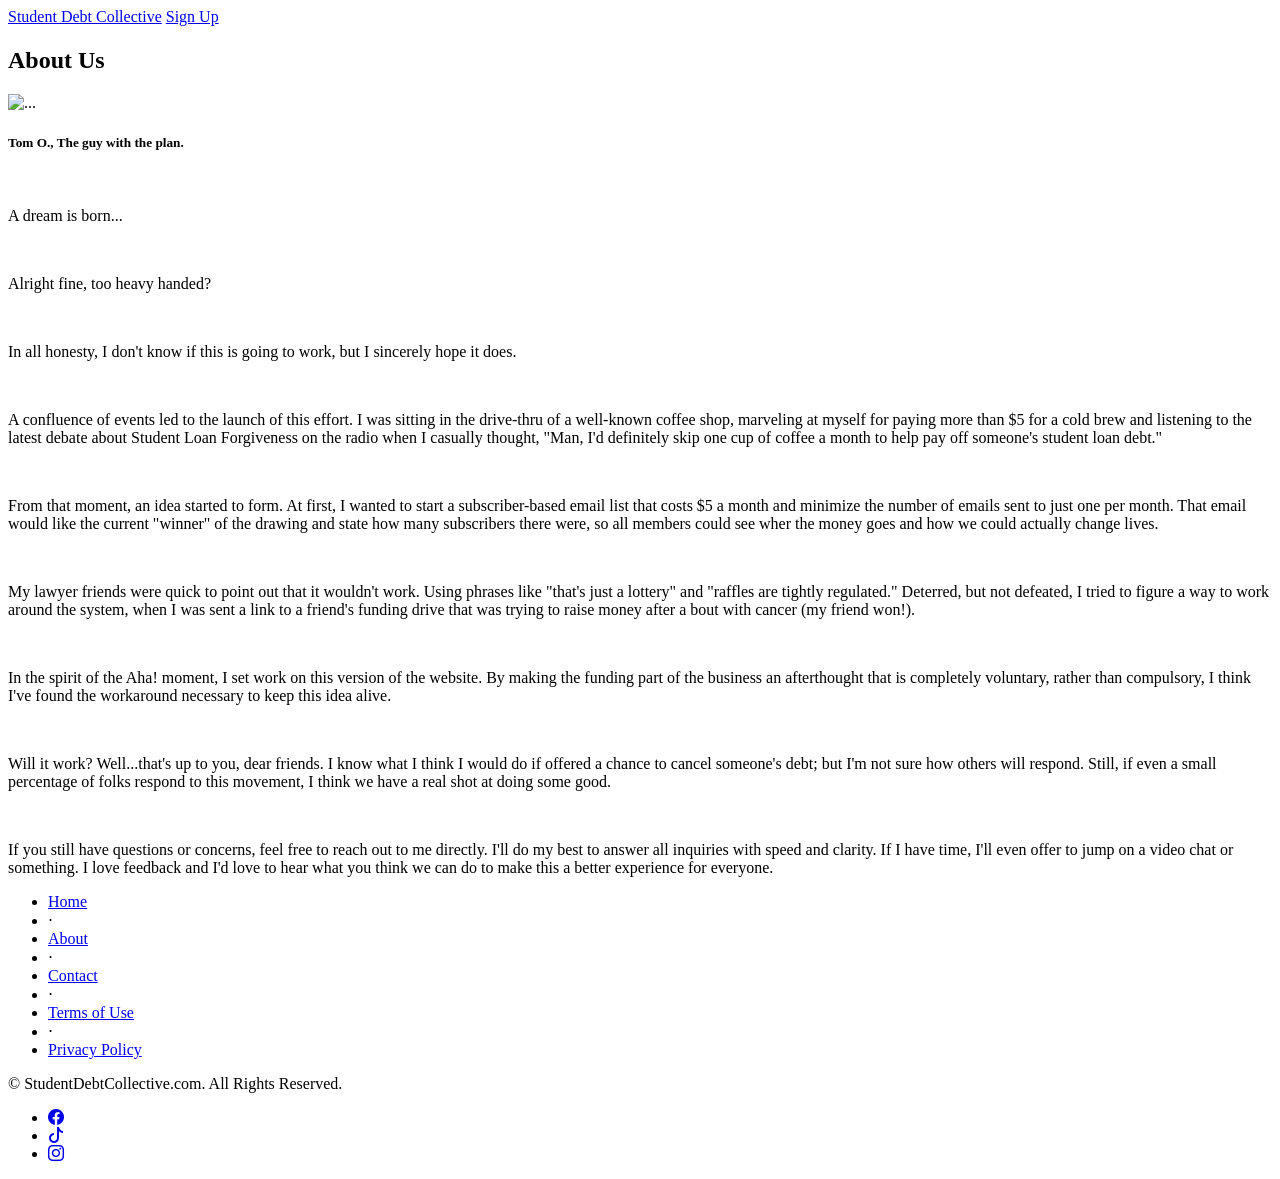
==== about.html @ 70cbea5b "Add files via upload" ====
<!DOCTYPE html>
<html lang="en">
    <head>
        <meta charset="utf-8" />
        <meta name="viewport" content="width=device-width, initial-scale=1, shrink-to-fit=no" />
        <meta name="description" content="" />
        <meta name="author" content="" />
        <title>Student Debt Collective</title>
        <!-- Favicon-->
        <link rel="icon" type="image/x-icon" href="assets/favicon.ico" />
        <!-- Bootstrap icons-->
        <link rel="stylesheet" href="https://cdn.jsdelivr.net/npm/bootstrap-icons@1.11.3/font/bootstrap-icons.min.css">
        <!-- Google fonts-->
        <link href="https://fonts.googleapis.com/css?family=Lato:300,400,700,300italic,400italic,700italic" rel="stylesheet" type="text/css" />
        <!-- Core theme CSS (includes Bootstrap)-->
        <link href="css/styles.css" rel="stylesheet" />
        <!-- Global site tag (gtag.js) - Google Analytics -->
        <script async src="https://www.googletagmanager.com/gtag/js?id=UA-217164909-1">
        </script>
        <script>
          window.dataLayer = window.dataLayer || [];
          function gtag(){dataLayer.push(arguments);}
          gtag('js', new Date());

          gtag('config', 'UA-217164909-1');
        </script>
    </head>
    <body>
        <!-- Navigation-->
        <nav class="navbar navbar-light bg-light static-top">
            <div class="container">
                <a class="navbar-brand" href="index.html">Student Debt Collective</a>
                <a class="btn btn-primary" href="#signup">Sign Up</a>
            </div>
        </nav>
        <!-- Masthead-->
        <header class="masthead">
            <div class="container position-relative">
                <div class="row justify-content-center">
                    <div class="col-xl-6">
                        <div class="text-center text-white">
                            <!-- Page heading-->
                            <h1 class="mb-5"></h1>
                            <!-- Signup form-->
                        </div>
                    </div>
                </div>
            </div>
        </header>
        <section class="testimonials text-center bg-light">
            <div class="container">
                <h2 class="mb-5">About Us</h2>
                <div class="row">
                    <div class="col-lg-4">
                        <div class="testimonial-item mx-auto mb-5 mb-lg-0">
                            
                        </div>
                    </div>
                    <div class="col-lg-4">
                        <div class="testimonial-item mx-auto mb-5 mb-lg-0">
                            <img class="img-fluid rounded-circle mb-3" src="assets/img/tommy-1.jpg" alt="..." />
                            <h5>Tom O., The guy with the plan.</h5>
                            <p><br></p>
                        </div>
                    </div>
                    <div class="col-lg-4">
                        <div class="testimonial-item mx-auto mb-5 mb-lg-0">
                            
                        </div>
                    </div>
                </div>
                <div class="row">
                    <div class="col-xl-12" style="margin:auto;">
                        <p>A dream is born...</p><br>
                        <p>Alright fine, too heavy handed? </p><br>
                        <p>In all honesty, I don't know if this is going to work, but I sincerely hope it does.</p><br>
                        <p>A confluence of events led to the launch of this effort. I was sitting in the drive-thru of a well-known coffee shop, marveling at myself 
                            for paying more than $5 for a cold brew and listening to the latest debate about Student Loan Forgiveness on the radio when I casually thought, 
                            "Man, I'd definitely skip one cup of coffee a month to help pay off someone's student loan debt."
                        </p><br>
                        <p>From that moment, an idea started to form. At first, I wanted to start a subscriber-based email list that costs $5 a month and minimize the 
                            number of emails sent to just one per month. That email would like the current "winner" of the drawing and state how many subscribers there were, 
                            so all members could see wher the money goes and how we could actually change lives.
                        </p><br>
                        <p>My lawyer friends were quick to point out that it wouldn't work. Using phrases like "that's just a lottery" and "raffles are tightly regulated."
                            Deterred, but not defeated, I tried to figure a way to work around the system, when I was sent a link to a friend's funding drive that was trying
                            to raise money after a bout with cancer (my friend won!).
                        </p><br>
                        <p>In the spirit of the Aha! moment, I set work on this version of the website. By making the funding part of the business an afterthought that 
                            is completely voluntary, rather than compulsory, I think I've found the workaround necessary to keep this idea alive.
                        </p><br>
                        <p>Will it work? Well...that's up to you, dear friends. I know what I think I would do if offered a chance to cancel someone's debt; but I'm not sure 
                            how others will respond. Still, if even a small percentage of folks respond to this movement, I think we have a real shot at doing some good.
                        </p>
                        <br>
                        <p>If you still have questions or concerns, feel free to reach out to me directly. I'll do my best to answer all inquiries with speed and clarity.
                            If I have time, I'll even offer to jump on a video chat or something. I love feedback and I'd love to hear what you think we can do to make this
                            a better experience for everyone.
                        </p>
                    </div>
                </div>
            </div>
        </section>
        <!-- Footer-->
        <footer class="footer bg-light">
            <div class="container">
                <div class="row">
                    <div class="col-lg-6 h-100 text-center text-lg-start my-auto">
                        <ul class="list-inline mb-2">
                            <li class="list-inline-item"><a href="index.html">Home</a></li>
                            <li class="list-inline-item">⋅</li>
                            <li class="list-inline-item"><a href="about.html">About</a></li>
                            <li class="list-inline-item">⋅</li>
                            <li class="list-inline-item"><a href="contact.html">Contact</a></li>
                            <li class="list-inline-item">⋅</li>
                            <li class="list-inline-item"><a href="TandC.html">Terms of Use</a></li>
                            <li class="list-inline-item">⋅</li>
                            <li class="list-inline-item"><a href="privacypolicy.html">Privacy Policy</a></li>
                        </ul>
                        <p class="text-muted small mb-4 mb-lg-0">&copy; StudentDebtCollective.com. All Rights Reserved.</p>
                    </div>
                    <div class="col-lg-6 h-100 text-center text-lg-end my-auto">
                        <ul class="list-inline mb-0">
                            <li class="list-inline-item me-4">
                                <a href="https://www.facebook.com/Fckstudentloanscom-109881688240282" target="_blank"><i class="bi-facebook fs-3"></i></a>
                            </li>
                            <li class="list-inline-item me-4">
                                <a href="https://www.tiktok.com/@student.debt.coll" target="_blank"><i class="bi-tiktok fs-3"></i></a>
                            </li>
                            <li class="list-inline-item">
                                <a href="https://www.instagram.com/studentdebtcollective/" target="_blank"><i class="bi-instagram fs-3"></i></a>
                            </li>
                        </ul>
                    </div>
                </div>
            </div>
        </footer>
        <!-- Bootstrap core JS-->
        <script src="https://cdn.jsdelivr.net/npm/bootstrap@5.1.3/dist/js/bootstrap.bundle.min.js"></script>
        <!-- Core theme JS-->
        <script src="js/scripts.js"></script>
    </body>
</html>
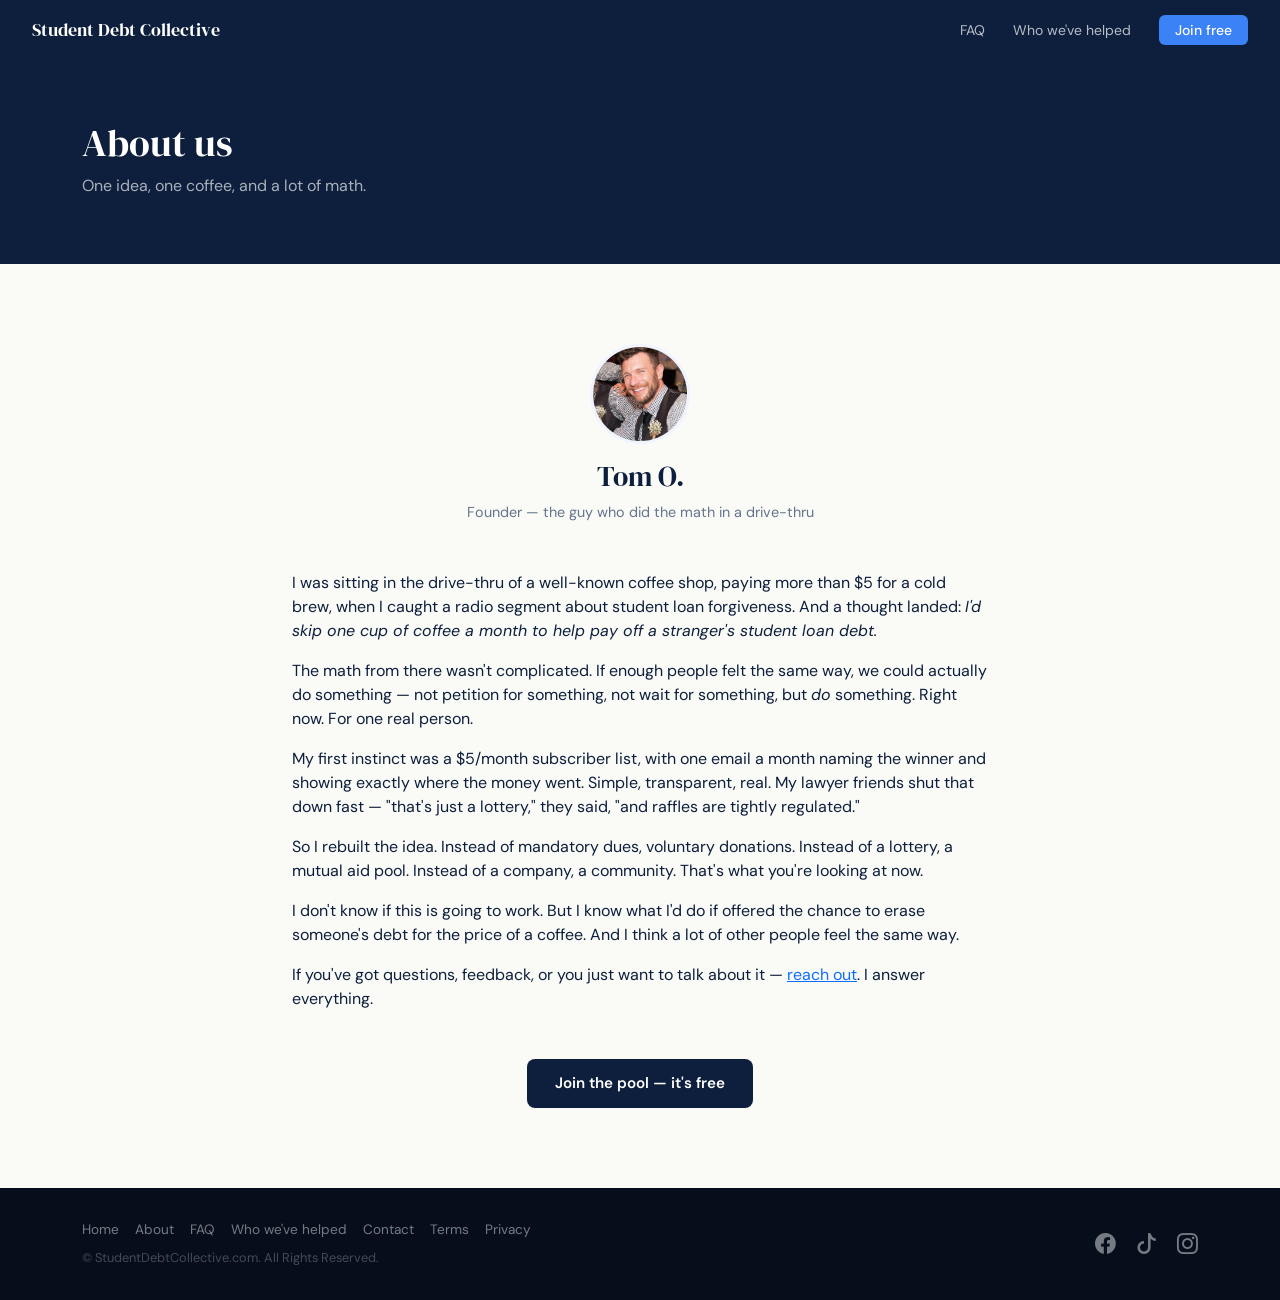
==== commit 9d936b9b: "Add files via upload" ====
--- a/about.html
+++ b/about.html
@@ -1,143 +1,88 @@
 <!DOCTYPE html>
 <html lang="en">
-    <head>
-        <meta charset="utf-8" />
-        <meta name="viewport" content="width=device-width, initial-scale=1, shrink-to-fit=no" />
-        <meta name="description" content="" />
-        <meta name="author" content="" />
-        <title>Student Debt Collective</title>
-        <!-- Favicon-->
-        <link rel="icon" type="image/x-icon" href="assets/favicon.ico" />
-        <!-- Bootstrap icons-->
-        <link rel="stylesheet" href="https://cdn.jsdelivr.net/npm/bootstrap-icons@1.11.3/font/bootstrap-icons.min.css">
-        <!-- Google fonts-->
-        <link href="https://fonts.googleapis.com/css?family=Lato:300,400,700,300italic,400italic,700italic" rel="stylesheet" type="text/css" />
-        <!-- Core theme CSS (includes Bootstrap)-->
-        <link href="css/styles.css" rel="stylesheet" />
-        <!-- Global site tag (gtag.js) - Google Analytics -->
-        <script async src="https://www.googletagmanager.com/gtag/js?id=UA-217164909-1">
-        </script>
-        <script>
-          window.dataLayer = window.dataLayer || [];
-          function gtag(){dataLayer.push(arguments);}
-          gtag('js', new Date());
+<head>
+  <meta charset="utf-8"/>
+  <meta name="viewport" content="width=device-width, initial-scale=1"/>
+  <meta name="description" content="The story behind Student Debt Collective — why Tom O. started a mutual aid pool for student loans and how you can help."/>
+  <title>About — Student Debt Collective</title>
+  <link rel="icon" type="image/x-icon" href="assets/favicon.ico"/>
+  <link rel="stylesheet" href="https://cdn.jsdelivr.net/npm/bootstrap-icons@1.11.3/font/bootstrap-icons.min.css">
+  <link rel="stylesheet" href="https://cdn.jsdelivr.net/npm/bootstrap@5.1.3/dist/css/bootstrap.min.css">
+  <link rel="stylesheet" href="css/custom.css"/>
+  <script async src="https://www.googletagmanager.com/gtag/js?id=UA-217164909-1"></script>
+  <script>
+    window.dataLayer = window.dataLayer || [];
+    function gtag(){dataLayer.push(arguments);}
+    gtag('js', new Date()); gtag('config', 'UA-217164909-1');
+  </script>
+</head>
+<body>
+  <nav class="sdc-nav">
+    <a class="brand" href="index.html">Student Debt Collective</a>
+    <div class="nav-links">
+      <a href="faq.html" class="hide-mobile">FAQ</a>
+      <a href="recipients.html" class="hide-mobile">Who we've helped</a>
+      <a href="index.html#signup" class="btn-nav">Join free</a>
+    </div>
+  </nav>
 
-          gtag('config', 'UA-217164909-1');
-        </script>
-    </head>
-    <body>
-        <!-- Navigation-->
-        <nav class="navbar navbar-light bg-light static-top">
-            <div class="container">
-                <a class="navbar-brand" href="index.html">Student Debt Collective</a>
-                <a class="btn btn-primary" href="#signup">Sign Up</a>
-            </div>
-        </nav>
-        <!-- Masthead-->
-        <header class="masthead">
-            <div class="container position-relative">
-                <div class="row justify-content-center">
-                    <div class="col-xl-6">
-                        <div class="text-center text-white">
-                            <!-- Page heading-->
-                            <h1 class="mb-5"></h1>
-                            <!-- Signup form-->
-                        </div>
-                    </div>
-                </div>
-            </div>
-        </header>
-        <section class="testimonials text-center bg-light">
-            <div class="container">
-                <h2 class="mb-5">About Us</h2>
-                <div class="row">
-                    <div class="col-lg-4">
-                        <div class="testimonial-item mx-auto mb-5 mb-lg-0">
-                            
-                        </div>
-                    </div>
-                    <div class="col-lg-4">
-                        <div class="testimonial-item mx-auto mb-5 mb-lg-0">
-                            <img class="img-fluid rounded-circle mb-3" src="assets/img/tommy-1.jpg" alt="..." />
-                            <h5>Tom O., The guy with the plan.</h5>
-                            <p><br></p>
-                        </div>
-                    </div>
-                    <div class="col-lg-4">
-                        <div class="testimonial-item mx-auto mb-5 mb-lg-0">
-                            
-                        </div>
-                    </div>
-                </div>
-                <div class="row">
-                    <div class="col-xl-12" style="margin:auto;">
-                        <p>A dream is born...</p><br>
-                        <p>Alright fine, too heavy handed? </p><br>
-                        <p>In all honesty, I don't know if this is going to work, but I sincerely hope it does.</p><br>
-                        <p>A confluence of events led to the launch of this effort. I was sitting in the drive-thru of a well-known coffee shop, marveling at myself 
-                            for paying more than $5 for a cold brew and listening to the latest debate about Student Loan Forgiveness on the radio when I casually thought, 
-                            "Man, I'd definitely skip one cup of coffee a month to help pay off someone's student loan debt."
-                        </p><br>
-                        <p>From that moment, an idea started to form. At first, I wanted to start a subscriber-based email list that costs $5 a month and minimize the 
-                            number of emails sent to just one per month. That email would like the current "winner" of the drawing and state how many subscribers there were, 
-                            so all members could see wher the money goes and how we could actually change lives.
-                        </p><br>
-                        <p>My lawyer friends were quick to point out that it wouldn't work. Using phrases like "that's just a lottery" and "raffles are tightly regulated."
-                            Deterred, but not defeated, I tried to figure a way to work around the system, when I was sent a link to a friend's funding drive that was trying
-                            to raise money after a bout with cancer (my friend won!).
-                        </p><br>
-                        <p>In the spirit of the Aha! moment, I set work on this version of the website. By making the funding part of the business an afterthought that 
-                            is completely voluntary, rather than compulsory, I think I've found the workaround necessary to keep this idea alive.
-                        </p><br>
-                        <p>Will it work? Well...that's up to you, dear friends. I know what I think I would do if offered a chance to cancel someone's debt; but I'm not sure 
-                            how others will respond. Still, if even a small percentage of folks respond to this movement, I think we have a real shot at doing some good.
-                        </p>
-                        <br>
-                        <p>If you still have questions or concerns, feel free to reach out to me directly. I'll do my best to answer all inquiries with speed and clarity.
-                            If I have time, I'll even offer to jump on a video chat or something. I love feedback and I'd love to hear what you think we can do to make this
-                            a better experience for everyone.
-                        </p>
-                    </div>
-                </div>
-            </div>
-        </section>
-        <!-- Footer-->
-        <footer class="footer bg-light">
-            <div class="container">
-                <div class="row">
-                    <div class="col-lg-6 h-100 text-center text-lg-start my-auto">
-                        <ul class="list-inline mb-2">
-                            <li class="list-inline-item"><a href="index.html">Home</a></li>
-                            <li class="list-inline-item">⋅</li>
-                            <li class="list-inline-item"><a href="about.html">About</a></li>
-                            <li class="list-inline-item">⋅</li>
-                            <li class="list-inline-item"><a href="contact.html">Contact</a></li>
-                            <li class="list-inline-item">⋅</li>
-                            <li class="list-inline-item"><a href="TandC.html">Terms of Use</a></li>
-                            <li class="list-inline-item">⋅</li>
-                            <li class="list-inline-item"><a href="privacypolicy.html">Privacy Policy</a></li>
-                        </ul>
-                        <p class="text-muted small mb-4 mb-lg-0">&copy; StudentDebtCollective.com. All Rights Reserved.</p>
-                    </div>
-                    <div class="col-lg-6 h-100 text-center text-lg-end my-auto">
-                        <ul class="list-inline mb-0">
-                            <li class="list-inline-item me-4">
-                                <a href="https://www.facebook.com/Fckstudentloanscom-109881688240282" target="_blank"><i class="bi-facebook fs-3"></i></a>
-                            </li>
-                            <li class="list-inline-item me-4">
-                                <a href="https://www.tiktok.com/@student.debt.coll" target="_blank"><i class="bi-tiktok fs-3"></i></a>
-                            </li>
-                            <li class="list-inline-item">
-                                <a href="https://www.instagram.com/studentdebtcollective/" target="_blank"><i class="bi-instagram fs-3"></i></a>
-                            </li>
-                        </ul>
-                    </div>
-                </div>
-            </div>
-        </footer>
-        <!-- Bootstrap core JS-->
-        <script src="https://cdn.jsdelivr.net/npm/bootstrap@5.1.3/dist/js/bootstrap.bundle.min.js"></script>
-        <!-- Core theme JS-->
-        <script src="js/scripts.js"></script>
-    </body>
+  <section class="sdc-faq-hero">
+    <div class="container">
+      <h1>About us</h1>
+      <p>One idea, one coffee, and a lot of math.</p>
+    </div>
+  </section>
+
+  <section class="section-pad">
+    <div class="container" style="max-width: 720px;">
+
+      <div class="text-center mb-5">
+        <img src="assets/img/tommy-1.jpg" alt="Tom O., founder" class="rounded-circle mb-3" style="width:100px; height:100px; object-fit:cover; border:3px solid var(--sdc-light);"/>
+        <h3 style="font-family:'DM Serif Display',serif;">Tom O.</h3>
+        <p style="color:#64748b; font-size:0.9rem;">Founder — the guy who did the math in a drive-thru</p>
+      </div>
+
+      <p>I was sitting in the drive-thru of a well-known coffee shop, paying more than $5 for a cold brew, when I caught a radio segment about student loan forgiveness. And a thought landed: <em>I'd skip one cup of coffee a month to help pay off a stranger's student loan debt.</em></p>
+
+      <p>The math from there wasn't complicated. If enough people felt the same way, we could actually do something — not petition for something, not wait for something, but <em>do</em> something. Right now. For one real person.</p>
+
+      <p>My first instinct was a $5/month subscriber list, with one email a month naming the winner and showing exactly where the money went. Simple, transparent, real. My lawyer friends shut that down fast — "that's just a lottery," they said, "and raffles are tightly regulated."</p>
+
+      <p>So I rebuilt the idea. Instead of mandatory dues, voluntary donations. Instead of a lottery, a mutual aid pool. Instead of a company, a community. That's what you're looking at now.</p>
+
+      <p>I don't know if this is going to work. But I know what I'd do if offered the chance to erase someone's debt for the price of a coffee. And I think a lot of other people feel the same way.</p>
+
+      <p>If you've got questions, feedback, or you just want to talk about it — <a href="contact.html">reach out</a>. I answer everything.</p>
+
+      <div class="text-center mt-5">
+        <a href="index.html#signup" class="btn-primary-sdc" style="background: var(--sdc-navy);">Join the pool — it's free</a>
+      </div>
+    </div>
+  </section>
+
+  <footer class="sdc-footer">
+    <div class="container">
+      <div class="row align-items-center">
+        <div class="col-lg-6 text-center text-lg-start mb-3 mb-lg-0">
+          <div class="d-flex flex-wrap justify-content-center justify-content-lg-start gap-3 mb-2">
+            <a href="index.html">Home</a>
+            <a href="about.html">About</a>
+            <a href="faq.html">FAQ</a>
+            <a href="recipients.html">Who we've helped</a>
+            <a href="contact.html">Contact</a>
+            <a href="TandC.html">Terms</a>
+            <a href="privacypolicy.html">Privacy</a>
+          </div>
+          <p class="copy mb-0">&copy; StudentDebtCollective.com. All Rights Reserved.</p>
+        </div>
+        <div class="col-lg-6 text-center text-lg-end">
+          <a href="https://www.facebook.com/Fckstudentloanscom-109881688240282" target="_blank" class="social-icon"><i class="bi-facebook"></i></a>
+          <a href="https://www.tiktok.com/@student.debt.coll" target="_blank" class="social-icon"><i class="bi-tiktok"></i></a>
+          <a href="https://www.instagram.com/studentdebtcollective/" target="_blank" class="social-icon"><i class="bi-instagram"></i></a>
+        </div>
+      </div>
+    </div>
+  </footer>
+  <script src="https://cdn.jsdelivr.net/npm/bootstrap@5.1.3/dist/js/bootstrap.bundle.min.js"></script>
+</body>
 </html>
--- a/css/custom.css
+++ b/css/custom.css
@@ -0,0 +1,334 @@
+/* =============================================
+   Student Debt Collective — Custom Theme
+   Layered on top of Bootstrap 5
+   ============================================= */
+
+@import url('https://fonts.googleapis.com/css2?family=DM+Serif+Display:ital@0;1&family=DM+Sans:wght@400;500;600&display=swap');
+
+:root {
+  --sdc-navy:   #0d1f3c;
+  --sdc-blue:   #1a4a8a;
+  --sdc-sky:    #3b82f6;
+  --sdc-green:  #16a34a;
+  --sdc-light:  #f0f4ff;
+  --sdc-cream:  #fafaf7;
+  --sdc-border: rgba(13,31,60,0.12);
+  --sdc-radius: 12px;
+}
+
+body {
+  font-family: 'DM Sans', system-ui, sans-serif;
+  background: var(--sdc-cream);
+  color: var(--sdc-navy);
+}
+
+/* ---- NAV ---- */
+.sdc-nav {
+  background: var(--sdc-navy);
+  padding: 0 2rem;
+  height: 60px;
+  display: flex;
+  align-items: center;
+  justify-content: space-between;
+  position: sticky;
+  top: 0;
+  z-index: 100;
+}
+.sdc-nav .brand {
+  font-family: 'DM Serif Display', serif;
+  color: #fff;
+  font-size: 1.1rem;
+  text-decoration: none;
+}
+.sdc-nav .nav-links a {
+  color: rgba(255,255,255,0.7);
+  text-decoration: none;
+  font-size: 0.875rem;
+  margin-left: 1.5rem;
+  transition: color 0.15s;
+}
+.sdc-nav .nav-links a:hover { color: #fff; }
+.sdc-nav .nav-links .btn-nav {
+  background: var(--sdc-sky);
+  color: #fff;
+  padding: 6px 16px;
+  border-radius: 6px;
+  font-weight: 500;
+}
+.sdc-nav .nav-links .btn-nav:hover { background: #2563eb; color: #fff; }
+
+/* ---- HERO ---- */
+.sdc-hero {
+  background: var(--sdc-navy);
+  color: #fff;
+  padding: 80px 0 70px;
+  position: relative;
+  overflow: hidden;
+}
+.sdc-hero::before {
+  content: '';
+  position: absolute;
+  inset: 0;
+  background: radial-gradient(ellipse at 70% 50%, rgba(59,130,246,0.18) 0%, transparent 65%);
+  pointer-events: none;
+}
+.sdc-badge {
+  display: inline-block;
+  background: rgba(59,130,246,0.2);
+  border: 1px solid rgba(59,130,246,0.4);
+  color: #93c5fd;
+  font-size: 0.78rem;
+  font-weight: 500;
+  letter-spacing: 0.03em;
+  padding: 5px 14px;
+  border-radius: 100px;
+  margin-bottom: 1.25rem;
+}
+.sdc-hero h1 {
+  font-family: 'DM Serif Display', serif;
+  font-size: clamp(2.2rem, 5vw, 3.5rem);
+  line-height: 1.15;
+  margin-bottom: 1.25rem;
+}
+.sdc-hero .lead {
+  color: rgba(255,255,255,0.75);
+  font-size: 1.1rem;
+  line-height: 1.65;
+  max-width: 520px;
+  margin-bottom: 2rem;
+}
+.btn-primary-sdc {
+  background: var(--sdc-sky);
+  color: #fff;
+  border: none;
+  padding: 13px 28px;
+  border-radius: 8px;
+  font-size: 0.95rem;
+  font-weight: 600;
+  text-decoration: none;
+  display: inline-block;
+  transition: background 0.15s, transform 0.1s;
+}
+.btn-primary-sdc:hover { background: #2563eb; color: #fff; transform: translateY(-1px); }
+.btn-secondary-sdc {
+  background: transparent;
+  color: rgba(255,255,255,0.85);
+  border: 1px solid rgba(255,255,255,0.3);
+  padding: 12px 28px;
+  border-radius: 8px;
+  font-size: 0.95rem;
+  font-weight: 500;
+  text-decoration: none;
+  display: inline-block;
+  transition: border-color 0.15s, color 0.15s;
+}
+.btn-secondary-sdc:hover { border-color: rgba(255,255,255,0.7); color: #fff; }
+
+/* ---- STATS BAR ---- */
+.sdc-stats {
+  background: var(--sdc-navy);
+  border-top: 1px solid rgba(255,255,255,0.08);
+  padding: 28px 0;
+}
+.sdc-stats .stat-label { color: rgba(255,255,255,0.5); font-size: 0.78rem; text-transform: uppercase; letter-spacing: 0.06em; }
+.sdc-stats .stat-val   { color: #fff; font-size: 2rem; font-weight: 600; line-height: 1.1; }
+.sdc-stats .stat-divider { width: 1px; background: rgba(255,255,255,0.12); align-self: stretch; }
+
+.sdc-progress-wrap { padding: 0 0 24px; background: var(--sdc-navy); }
+.sdc-progress-bar-outer {
+  height: 6px;
+  background: rgba(255,255,255,0.1);
+  border-radius: 99px;
+  overflow: hidden;
+  max-width: 700px;
+  margin: 0 auto;
+}
+.sdc-progress-bar-inner {
+  height: 100%;
+  width: 46%;
+  background: var(--sdc-sky);
+  border-radius: 99px;
+}
+.sdc-progress-label {
+  font-size: 0.8rem;
+  color: rgba(255,255,255,0.45);
+  text-align: center;
+  padding-top: 8px;
+}
+
+/* ---- HOW IT WORKS ---- */
+.sdc-how { background: var(--sdc-cream); padding: 80px 0; }
+.sdc-how h2 {
+  font-family: 'DM Serif Display', serif;
+  font-size: 2rem;
+  margin-bottom: 0.5rem;
+}
+.sdc-how .section-sub { color: #64748b; margin-bottom: 3rem; }
+.sdc-step-num {
+  width: 40px; height: 40px;
+  border-radius: 50%;
+  background: var(--sdc-light);
+  color: var(--sdc-blue);
+  font-weight: 600;
+  font-size: 0.95rem;
+  display: flex; align-items: center; justify-content: center;
+  margin-bottom: 1rem;
+  border: 2px solid rgba(26,74,138,0.15);
+}
+.sdc-step h4 { font-size: 1rem; font-weight: 600; margin-bottom: 0.4rem; }
+.sdc-step p  { font-size: 0.9rem; color: #64748b; line-height: 1.6; margin: 0; }
+
+/* ---- QUOTE STRIP ---- */
+.sdc-quote {
+  background: var(--sdc-light);
+  border-left: 4px solid var(--sdc-sky);
+  padding: 2.5rem 3rem;
+  border-radius: 0 var(--sdc-radius) var(--sdc-radius) 0;
+  margin: 0;
+}
+.sdc-quote blockquote {
+  font-family: 'DM Serif Display', serif;
+  font-style: italic;
+  font-size: 1.3rem;
+  line-height: 1.6;
+  color: var(--sdc-navy);
+  margin: 0 0 0.75rem;
+}
+.sdc-quote cite { font-size: 0.85rem; color: #64748b; font-style: normal; }
+
+/* ---- SIGNUP SECTION ---- */
+.sdc-signup {
+  background: var(--sdc-navy);
+  padding: 80px 0;
+  text-align: center;
+}
+.sdc-signup h2 {
+  font-family: 'DM Serif Display', serif;
+  color: #fff;
+  font-size: 2rem;
+  margin-bottom: 0.5rem;
+}
+.sdc-signup .sub { color: rgba(255,255,255,0.6); font-size: 0.95rem; margin-bottom: 2rem; }
+.sdc-form-row {
+  display: flex; gap: 8px; max-width: 420px; margin: 0 auto 1rem;
+}
+.sdc-form-row input[type="email"] {
+  flex: 1;
+  padding: 12px 16px;
+  border-radius: 8px;
+  border: 1px solid rgba(255,255,255,0.2);
+  background: rgba(255,255,255,0.08);
+  color: #fff;
+  font-size: 0.95rem;
+  outline: none;
+  transition: border-color 0.15s;
+}
+.sdc-form-row input[type="email"]::placeholder { color: rgba(255,255,255,0.35); }
+.sdc-form-row input[type="email"]:focus { border-color: var(--sdc-sky); }
+.sdc-form-row button {
+  background: var(--sdc-sky);
+  color: #fff;
+  border: none;
+  padding: 12px 22px;
+  border-radius: 8px;
+  font-weight: 600;
+  font-size: 0.9rem;
+  cursor: pointer;
+  white-space: nowrap;
+  transition: background 0.15s;
+}
+.sdc-form-row button:hover { background: #2563eb; }
+.sdc-donate-link {
+  color: rgba(255,255,255,0.5);
+  font-size: 0.85rem;
+  text-decoration: none;
+}
+.sdc-donate-link strong { color: rgba(255,255,255,0.8); }
+.sdc-donate-link:hover { color: #fff; }
+
+/* ---- FOOTER ---- */
+.sdc-footer {
+  background: #060e1c;
+  padding: 32px 0;
+}
+.sdc-footer a { color: rgba(255,255,255,0.45); font-size: 0.85rem; text-decoration: none; }
+.sdc-footer a:hover { color: #fff; }
+.sdc-footer .copy { color: rgba(255,255,255,0.25); font-size: 0.8rem; }
+.sdc-footer .social-icon { font-size: 1.3rem; margin-left: 1rem; }
+
+/* ---- FAQ PAGE ---- */
+.sdc-faq-hero { background: var(--sdc-navy); color: #fff; padding: 60px 0 50px; }
+.sdc-faq-hero h1 { font-family: 'DM Serif Display', serif; font-size: 2.4rem; }
+.sdc-faq-hero p  { color: rgba(255,255,255,0.65); }
+.sdc-accordion { max-width: 760px; margin: 0 auto; }
+.sdc-accordion .accordion-button {
+  font-weight: 500;
+  font-size: 0.95rem;
+  color: var(--sdc-navy);
+  background: #fff;
+}
+.sdc-accordion .accordion-button:not(.collapsed) {
+  color: var(--sdc-blue);
+  background: var(--sdc-light);
+  box-shadow: none;
+}
+.sdc-accordion .accordion-body {
+  font-size: 0.9rem;
+  line-height: 1.75;
+  color: #374151;
+}
+
+/* ---- RECIPIENTS PAGE ---- */
+.sdc-recipient-card {
+  background: #fff;
+  border: 1px solid var(--sdc-border);
+  border-radius: var(--sdc-radius);
+  padding: 1.75rem;
+  margin-bottom: 1.5rem;
+}
+.sdc-recipient-avatar {
+  width: 52px; height: 52px;
+  border-radius: 50%;
+  background: var(--sdc-light);
+  color: var(--sdc-blue);
+  font-weight: 600;
+  font-size: 1rem;
+  display: flex; align-items: center; justify-content: center;
+  flex-shrink: 0;
+}
+.sdc-recipient-quote {
+  background: var(--sdc-light);
+  border-radius: 8px;
+  padding: 1rem 1.25rem;
+  font-style: italic;
+  font-size: 0.95rem;
+  line-height: 1.65;
+  color: #374151;
+  margin: 1rem 0;
+}
+.sdc-amount-badge {
+  background: #dcfce7;
+  color: #15803d;
+  font-weight: 600;
+  font-size: 1.1rem;
+  padding: 2px 10px;
+  border-radius: 6px;
+}
+.sdc-pending-card {
+  background: var(--sdc-light);
+  border: 1.5px dashed rgba(26,74,138,0.25);
+  border-radius: var(--sdc-radius);
+  padding: 1.75rem;
+  text-align: center;
+  color: #64748b;
+}
+
+/* ---- UTILITIES ---- */
+.section-pad { padding: 80px 0; }
+@media (max-width: 768px) {
+  .sdc-nav .nav-links .hide-mobile { display: none; }
+  .sdc-hero { padding: 52px 0 44px; }
+  .sdc-form-row { flex-direction: column; }
+  .sdc-quote { padding: 1.5rem; }
+  .sdc-stats .stat-divider { display: none; }
+}
